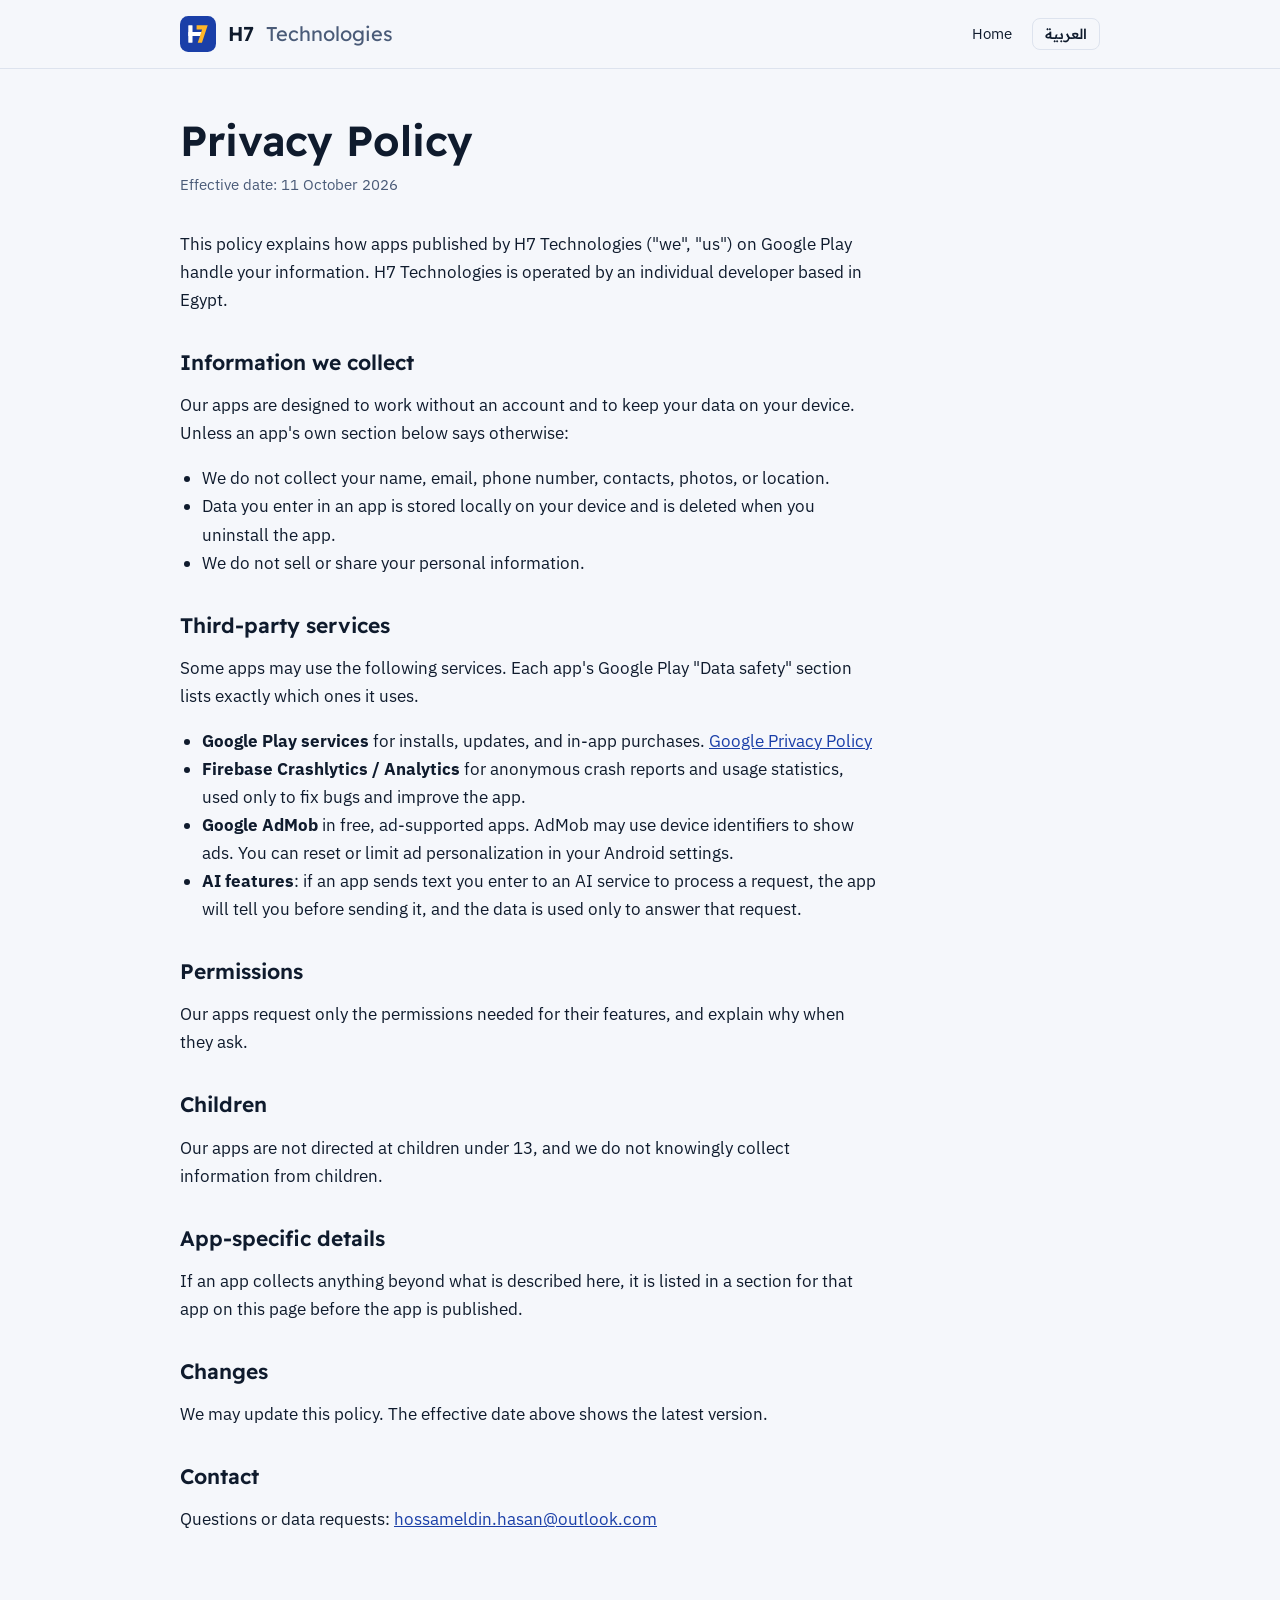
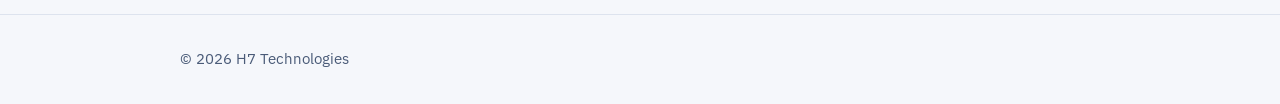
==== privacy.html @ a5a2c9d3 "Add H7 Technologies website (home + privacy policy, EN/AR)" ====
<!doctype html>
<html lang="en" dir="ltr">
<head>
<meta charset="utf-8">
<meta name="viewport" content="width=device-width, initial-scale=1">
<title>Privacy Policy · H7 Technologies</title>
<link rel="icon" href="assets/favicon.svg" type="image/svg+xml">
<link rel="preconnect" href="https://fonts.googleapis.com">
<link rel="preconnect" href="https://fonts.gstatic.com" crossorigin>
<link rel="stylesheet" href="https://fonts.googleapis.com/css2?family=Readex+Pro:wght@400;500;600&family=IBM+Plex+Sans:wght@400;500&family=IBM+Plex+Sans+Arabic:wght@400;500&display=swap">
<link rel="stylesheet" href="assets/site.css">
<script src="assets/lang.js"></script>
</head>
<body>
<header class="bar">
  <div class="wrap">
    <a class="brand" href="./"><img src="assets/favicon.svg" alt="">H7<span>Technologies</span></a>
    <nav>
      <a href="./"><span class="en">Home</span><span class="ar">الرئيسية</span></a>
      <button class="lang" type="button" data-lang-toggle><span class="en">العربية</span><span class="ar">English</span></button>
    </nav>
  </div>
</header>

<main class="wrap">
<article class="doc en">
  <h1>Privacy Policy</h1>
  <p class="meta">Effective date: 11 October 2026</p>
  <p>This policy explains how apps published by H7 Technologies ("we", "us") on Google Play handle your information. H7 Technologies is operated by an individual developer based in Egypt.</p>

  <h2>Information we collect</h2>
  <p>Our apps are designed to work without an account and to keep your data on your device. Unless an app's own section below says otherwise:</p>
  <ul>
    <li>We do not collect your name, email, phone number, contacts, photos, or location.</li>
    <li>Data you enter in an app is stored locally on your device and is deleted when you uninstall the app.</li>
    <li>We do not sell or share your personal information.</li>
  </ul>

  <h2>Third-party services</h2>
  <p>Some apps may use the following services. Each app's Google Play "Data safety" section lists exactly which ones it uses.</p>
  <ul>
    <li><strong>Google Play services</strong> for installs, updates, and in-app purchases. <a href="https://policies.google.com/privacy">Google Privacy Policy</a></li>
    <li><strong>Firebase Crashlytics / Analytics</strong> for anonymous crash reports and usage statistics, used only to fix bugs and improve the app.</li>
    <li><strong>Google AdMob</strong> in free, ad-supported apps. AdMob may use device identifiers to show ads. You can reset or limit ad personalization in your Android settings.</li>
    <li><strong>AI features</strong>: if an app sends text you enter to an AI service to process a request, the app will tell you before sending it, and the data is used only to answer that request.</li>
  </ul>

  <h2>Permissions</h2>
  <p>Our apps request only the permissions needed for their features, and explain why when they ask.</p>

  <h2>Children</h2>
  <p>Our apps are not directed at children under 13, and we do not knowingly collect information from children.</p>

  <h2>App-specific details</h2>
  <p>If an app collects anything beyond what is described here, it is listed in a section for that app on this page before the app is published.</p>

  <h2>Changes</h2>
  <p>We may update this policy. The effective date above shows the latest version.</p>

  <h2>Contact</h2>
  <p>Questions or data requests: <a href="mailto:hossameldin.hasan@outlook.com">hossameldin.hasan@outlook.com</a></p>
</article>

<article class="doc ar">
  <h1>سياسة الخصوصية</h1>
  <p class="meta">تاريخ السريان: 11 أكتوبر 2026</p>
  <p>توضّح هذه السياسة كيف تتعامل التطبيقات التي تنشرها H7 للتقنية على Google Play مع معلوماتك. H7 للتقنية يديرها مطوّر مستقل مقيم في مصر.</p>

  <h2>المعلومات التي نجمعها</h2>
  <p>تطبيقاتنا مصمّمة لتعمل بدون حساب، وتحتفظ ببياناتك على جهازك. ما لم يذكر قسم التطبيق أدناه غير ذلك:</p>
  <ul>
    <li>لا نجمع اسمك أو بريدك الإلكتروني أو رقم هاتفك أو جهات اتصالك أو صورك أو موقعك.</li>
    <li>البيانات التي تُدخلها في التطبيق تُحفظ على جهازك فقط، وتُحذف عند إلغاء تثبيت التطبيق.</li>
    <li>لا نبيع معلوماتك الشخصية ولا نشاركها.</li>
  </ul>

  <h2>خدمات الطرف الثالث</h2>
  <p>قد تستخدم بعض التطبيقات الخدمات التالية. يوضّح قسم "أمان البيانات" لكل تطبيق على Google Play الخدمات التي يستخدمها بالتحديد.</p>
  <ul>
    <li><strong>خدمات Google Play</strong> للتثبيت والتحديثات والمشتريات داخل التطبيق. <a href="https://policies.google.com/privacy?hl=ar">سياسة خصوصية Google</a></li>
    <li><strong>Firebase Crashlytics / Analytics</strong> لتقارير الأعطال وإحصاءات الاستخدام المجهولة، وتُستخدم فقط لإصلاح الأخطاء وتحسين التطبيق.</li>
    <li><strong>Google AdMob</strong> في التطبيقات المجانية المدعومة بالإعلانات. قد يستخدم AdMob معرّفات الجهاز لعرض الإعلانات، ويمكنك إعادة ضبط تخصيص الإعلانات أو تقييده من إعدادات أندرويد.</li>
    <li><strong>ميزات الذكاء الاصطناعي</strong>: إذا أرسل التطبيق نصًا تكتبه إلى خدمة ذكاء اصطناعي لمعالجة طلبك، فسيخبرك قبل الإرسال، وتُستخدم البيانات فقط للرد على هذا الطلب.</li>
  </ul>

  <h2>الأذونات</h2>
  <p>تطلب تطبيقاتنا فقط الأذونات اللازمة لميزاتها، وتوضّح السبب عند الطلب.</p>

  <h2>الأطفال</h2>
  <p>تطبيقاتنا غير موجّهة للأطفال دون 13 عامًا، ولا نجمع عن عِلم أي معلومات منهم.</p>

  <h2>تفاصيل خاصة بكل تطبيق</h2>
  <p>إذا جمع أي تطبيق بيانات أكثر مما هو موضّح هنا، فستُذكر في قسم خاص بذلك التطبيق في هذه الصفحة قبل نشره.</p>

  <h2>التغييرات</h2>
  <p>قد نحدّث هذه السياسة، ويوضّح تاريخ السريان أعلاه أحدث نسخة.</p>

  <h2>التواصل</h2>
  <p>للاستفسارات أو طلبات البيانات: <a href="mailto:hossameldin.hasan@outlook.com">hossameldin.hasan@outlook.com</a></p>
</article>
</main>

<footer>
  <div class="wrap"><span>© 2026 H7 Technologies</span></div>
</footer>
</body>
</html>
---- assets/site.css ----
/* H7 Technologies site. Layout: single narrow column, header bar, sections stacked. */
:root {
  --ink: #0F1B2D;
  --cobalt: #1A3FA8;
  --sun: #FFB627;
  --paper: #F5F7FB;
  --surface: #FFFFFF;
  --slate: #4A5B78;
  --line: #DDE3EE;
  --bg: var(--paper);
  --fg: var(--ink);
  --muted: var(--slate);
  --link: var(--cobalt);
  --display: "Readex Pro", system-ui, sans-serif;
  --body: "IBM Plex Sans", "IBM Plex Sans Arabic", system-ui, sans-serif;
  --body-ar: "IBM Plex Sans Arabic", "Readex Pro", system-ui, sans-serif;
}
@media (prefers-color-scheme: dark) {
  :root { --bg: #0B1422; --surface: #13203A; --fg: #EEF2F9; --muted: #A9B6CC; --line: #24324D; --link: #7FA0FF; color-scheme: dark; }
}
* { box-sizing: border-box; }
html { -webkit-text-size-adjust: 100%; }
body { margin: 0; background: var(--bg); color: var(--fg); font: 17px/1.65 var(--body); }
html[lang="ar"] body { font-family: var(--body-ar); }
html[lang="ar"] .en, html[lang="en"] .ar { display: none !important; }
a { color: var(--link); }
a:focus-visible, button:focus-visible { outline: 3px solid var(--sun); outline-offset: 3px; border-radius: 4px; }
.wrap { max-width: 960px; margin: 0 auto; padding-inline: 20px; }
header.bar { border-bottom: 1px solid var(--line); }
header.bar .wrap { display: flex; align-items: center; justify-content: space-between; gap: 16px; padding-block: 16px; }
.brand { direction: ltr; display: flex; align-items: center; gap: 12px; text-decoration: none; color: var(--fg); font: 600 20px/1 var(--display); }
.brand img { width: 36px; height: 36px; }
.brand span { font-weight: 400; color: var(--muted); }
nav { display: flex; align-items: center; gap: 20px; font-size: 15px; }
nav a { color: var(--fg); text-decoration: none; }
nav a:hover { color: var(--link); }
.lang { font: 500 14px/1 var(--display); background: none; border: 1px solid var(--line); color: var(--fg); padding: 8px 12px; border-radius: 8px; cursor: pointer; }
h1, h2, h3 { font-family: var(--display); line-height: 1.15; text-wrap: balance; margin: 0; }
.hero { padding-block: 72px 56px; display: grid; gap: 20px; }
.hero h1 { font-size: clamp(36px, 6vw, 60px); font-weight: 600; letter-spacing: -0.02em; max-width: 14ch; }
html[lang="ar"] .hero h1 { letter-spacing: 0; max-width: 16ch; }
.hero h1 em { font-style: normal; color: var(--link); }
.hero p { margin: 0; max-width: 58ch; color: var(--muted); font-size: 19px; }
.cta { display: inline-flex; align-items: center; gap: 10px; width: fit-content; background: var(--ink); color: #fff; text-decoration: none; padding: 14px 20px; border-radius: 10px; font: 500 16px/1 var(--display); }
@media (prefers-color-scheme: dark) { .cta { background: var(--cobalt); } }
.cta .dot { width: 8px; height: 8px; border-radius: 50%; background: var(--sun); }
section { padding-block: 48px; border-top: 1px solid var(--line); }
.eyebrow { font: 500 13px/1 var(--display); letter-spacing: 0.08em; text-transform: uppercase; color: var(--muted); margin-bottom: 20px; }
html[lang="ar"] .eyebrow { letter-spacing: 0; }
.principles { display: grid; grid-template-columns: repeat(auto-fit, minmax(240px, 1fr)); gap: 32px; }
.principles h3 { font-size: 20px; font-weight: 600; margin-bottom: 8px; }
.principles p { margin: 0; color: var(--muted); }
.principles h3::before { content: ""; display: block; width: 24px; height: 4px; background: var(--sun); margin-bottom: 14px; border-radius: 2px; }
.empty { background: var(--surface); border: 1px dashed var(--line); border-radius: 14px; padding: 28px; color: var(--muted); }
.empty strong { color: var(--fg); font-family: var(--display); font-weight: 500; }
footer { border-top: 1px solid var(--line); padding-block: 32px; color: var(--muted); font-size: 15px; }
footer .wrap { display: flex; flex-wrap: wrap; justify-content: space-between; gap: 12px; }
/* Policy pages */
.doc { padding-block: 48px 64px; max-width: 70ch; }
.doc h1 { font-size: clamp(30px, 5vw, 42px); font-weight: 600; margin-bottom: 8px; }
.doc .meta { color: var(--muted); margin: 0 0 32px; font-size: 15px; }
.doc h2 { font-size: 21px; font-weight: 600; margin: 36px 0 10px; }
.doc p, .doc li { color: var(--fg); }
.doc ul { padding-inline-start: 22px; }
@media (max-width: 560px) { nav a.hide-sm { display: none; } .hero { padding-block: 48px 40px; } }
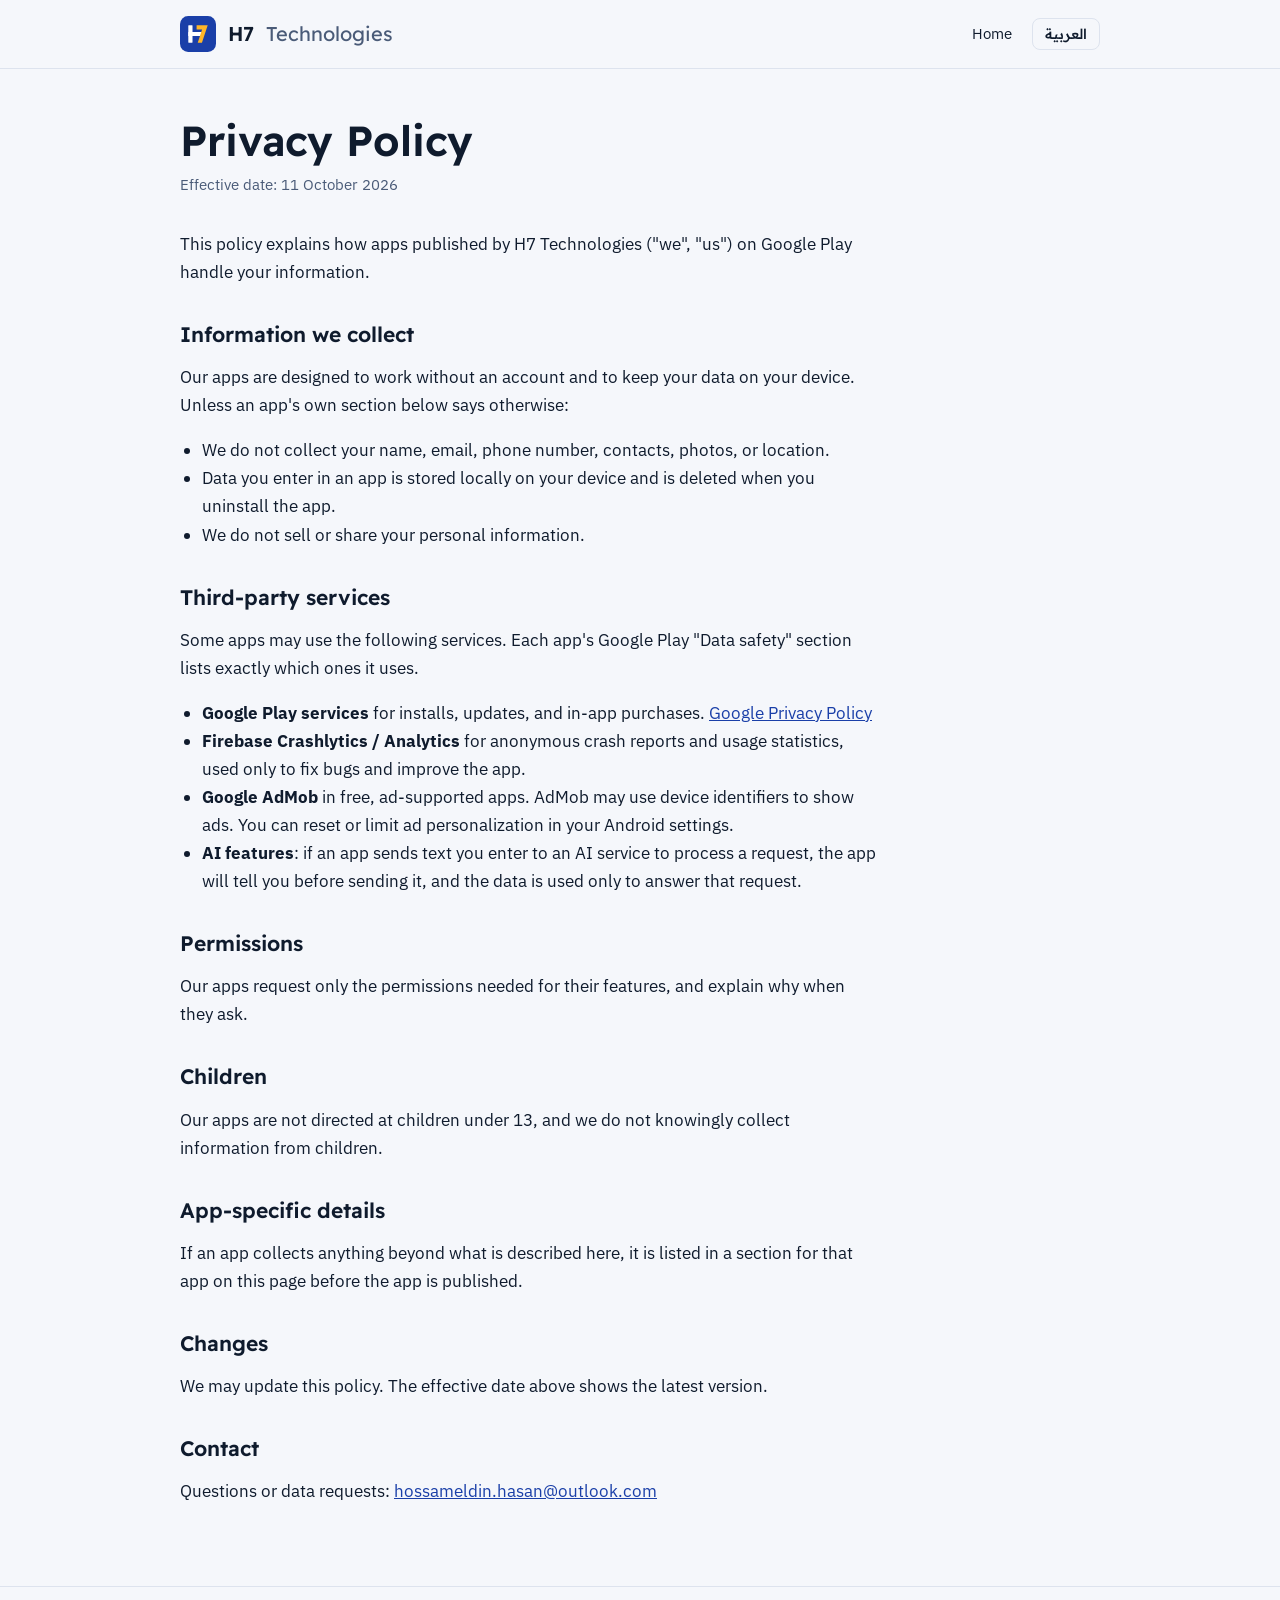
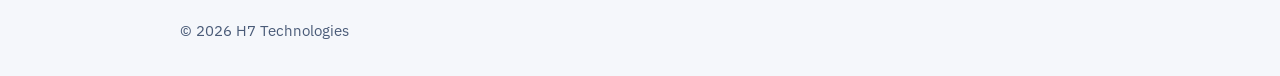
==== commit f0c83829: "Privacy policy: drop location statement" ====
--- a/privacy.html
+++ b/privacy.html
@@ -26,7 +26,7 @@
 <article class="doc en">
   <h1>Privacy Policy</h1>
   <p class="meta">Effective date: 11 October 2026</p>
-  <p>This policy explains how apps published by H7 Technologies ("we", "us") on Google Play handle your information. H7 Technologies is operated by an individual developer based in Egypt.</p>
+  <p>This policy explains how apps published by H7 Technologies ("we", "us") on Google Play handle your information.</p>
 
   <h2>Information we collect</h2>
   <p>Our apps are designed to work without an account and to keep your data on your device. Unless an app's own section below says otherwise:</p>
@@ -64,7 +64,7 @@
 <article class="doc ar">
   <h1>سياسة الخصوصية</h1>
   <p class="meta">تاريخ السريان: 11 أكتوبر 2026</p>
-  <p>توضّح هذه السياسة كيف تتعامل التطبيقات التي تنشرها H7 للتقنية على Google Play مع معلوماتك. H7 للتقنية يديرها مطوّر مستقل مقيم في مصر.</p>
+  <p>توضّح هذه السياسة كيف تتعامل التطبيقات التي تنشرها H7 للتقنية على Google Play مع معلوماتك.</p>
 
   <h2>المعلومات التي نجمعها</h2>
   <p>تطبيقاتنا مصمّمة لتعمل بدون حساب، وتحتفظ ببياناتك على جهازك. ما لم يذكر قسم التطبيق أدناه غير ذلك:</p>
